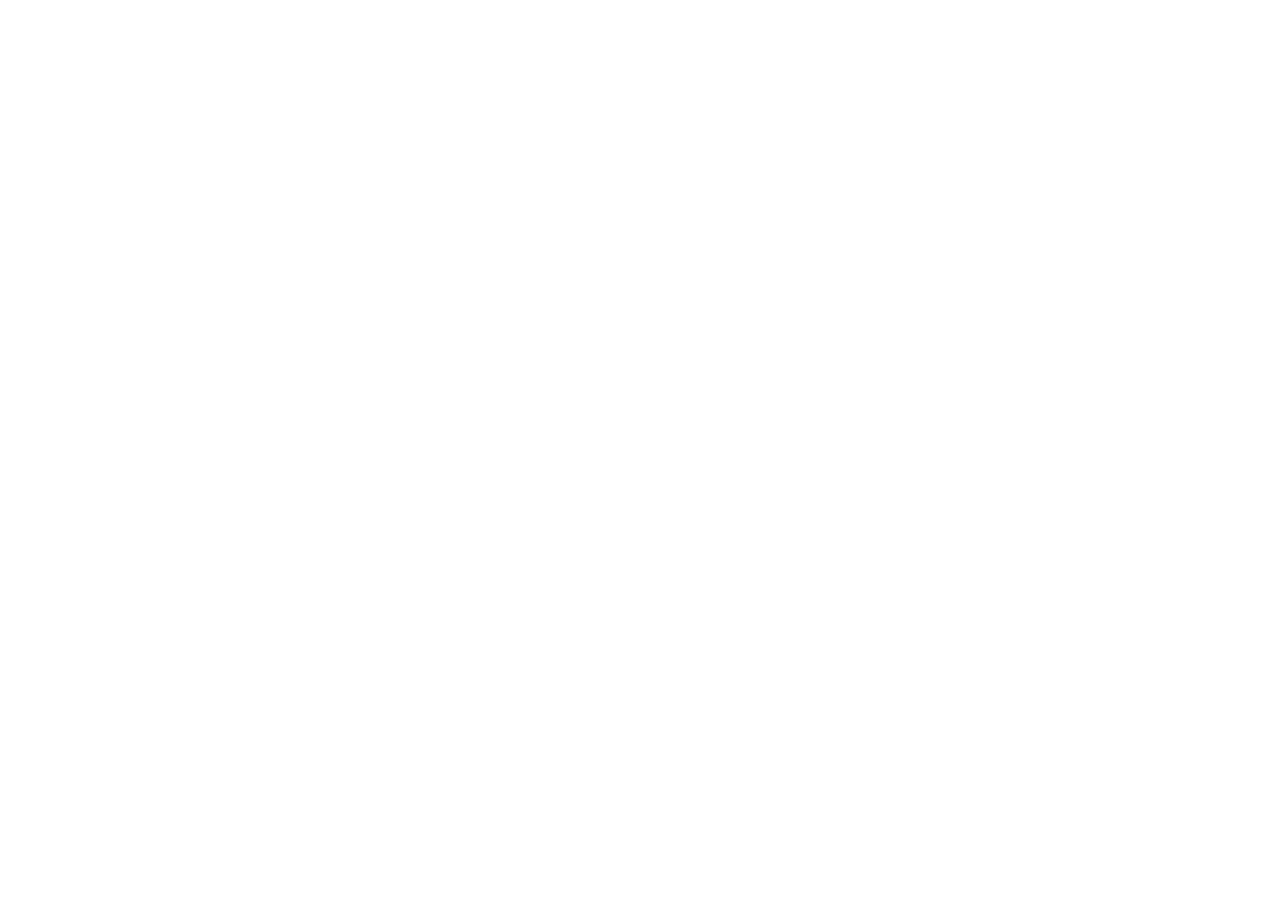
==== index.html @ 0e8c29ae "Initial commit" ====
<!DOCTYPE html>
<html lang="en">

<head>
    <meta charset="UTF-8">
    <meta http-equiv="X-UA-Compatible" content="IE=edge">
    <meta name="viewport" content="width=device-width, initial-scale=1.0">
    <title>CSS Typography Blog</title>
</head>

<body>

</body>

</html>
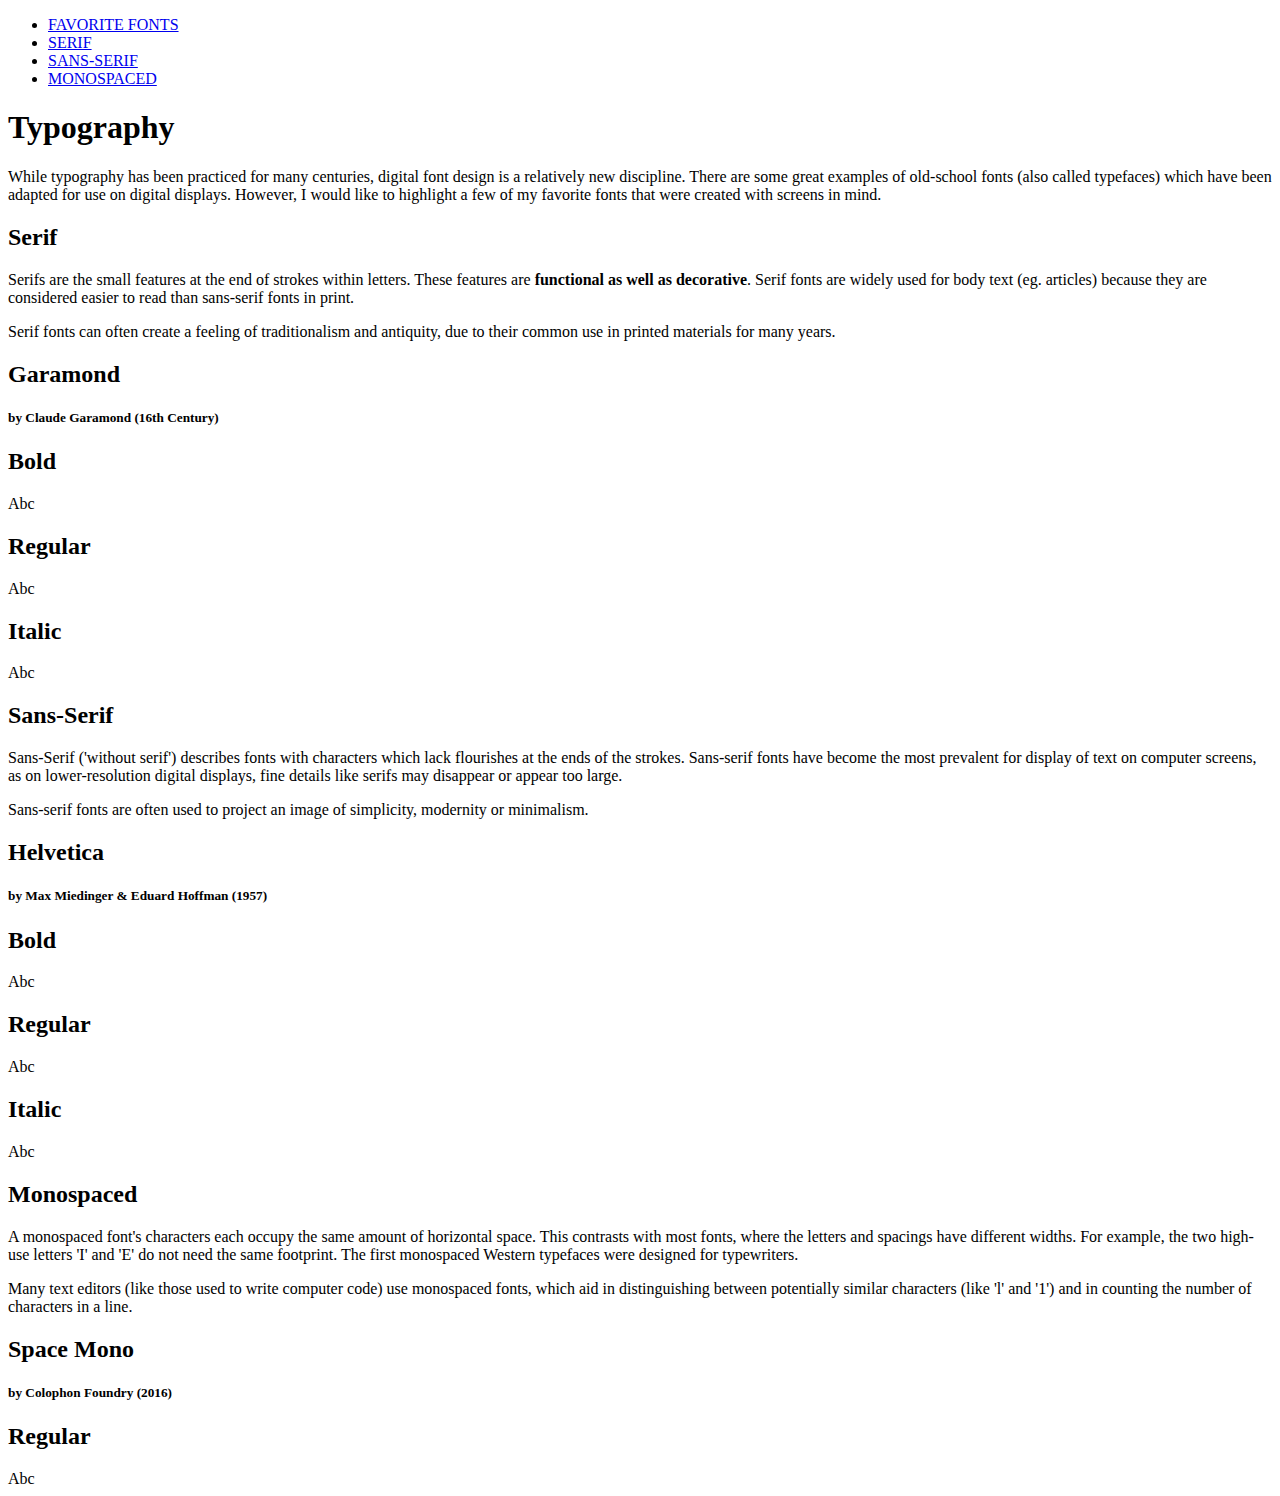
==== commit 5ae6caef: "Write HTML code for the blog" ====
--- a/index.html
+++ b/index.html
@@ -6,10 +6,128 @@
     <meta http-equiv="X-UA-Compatible" content="IE=edge">
     <meta name="viewport" content="width=device-width, initial-scale=1.0">
     <title>CSS Typography Blog</title>
+    <link rel='stylesheet' href='styles/reset.css'>
+    <link rel='stylesheet' href='styles/style.css'>
+    <link href="https://fonts.googleapis.com/css2?family=Space+Mono&display=swap" rel="stylesheet">
 </head>
 
 <body>
+    <!-- Header -->
+    <nav class='header'>
+        <ul>
+            <li><a class='home' href='#top'>FAVORITE FONTS</a></li>
+            <li><a class='pagelink' href='#serif'>SERIF</a></li>
+            <li><a class='pagelink' href='#sans'>SANS-SERIF</a></li>
+            <li><a class='pagelink' href='#mono'>MONOSPACED</a></li>
+        </ul>
+    </nav>
 
+    <!-- Banner Section -->
+    <div class='banner'>
+        <h1>Typography</h1>
+        <p>While typography has been practiced for many centuries, digital font design is a relatively new discipline.
+            There
+            are some great examples of old-school fonts (also called typefaces) which have been adapted for use on
+            digital
+            displays. However, I would like to highlight a few of my favorite fonts that were created with screens in
+            mind.
+        </p>
+    </div>
+
+    <!-- Serif Section -->
+    <div id='serif'>
+
+        <!-- Editorial Section - Serif -->
+        <div class='editorial'>
+            <h2>Serif</h2>
+            <p>Serifs are the small features at the end of strokes within letters. These features are <strong>functional
+                    as
+                    well as decorative</strong>. Serif fonts are widely used for body text (eg. articles) because they
+                are
+                considered easier to read than sans-serif fonts in print.</p>
+            <p>Serif fonts can often create a feeling of traditionalism and antiquity, due to their common use in
+                printed
+                materials for many years.</p>
+        </div>
+
+        <!-- Font Card - Serif -->
+        <div class='font-card garamond'>
+            <h2>Garamond</h2>
+            <h5 class='creator'>by Claude Garamond (16th Century)</h5>
+            <span class='sample'>
+                <h2>Bold</h2>
+                <span class='bold text'>Abc</span>
+            </span>
+            <span class='sample'>
+                <h2>Regular</h2>
+                <span class='regular text'>Abc</span>
+            </span>
+            <span class='sample'>
+                <h2>Italic</h2>
+                <span class='italic text'>Abc</span>
+            </span>
+        </div>
+    </div>
+
+    <!-- Sans-Serif Section -->
+    <div id='sans'>
+
+        <!-- Editorial Section - Sans-Serif -->
+        <div class='editorial'>
+            <h2>Sans-Serif</h2>
+            <p>Sans-Serif ('without serif') describes fonts with characters which lack flourishes at the ends of the
+                strokes. Sans-serif fonts have become the most prevalent for display of text on computer screens, as on
+                lower-resolution digital displays, fine details like serifs may disappear or appear too large.</p>
+            <p>Sans-serif fonts are often used to project an image of simplicity, modernity or minimalism.</p>
+        </div>
+
+        <!-- Font Card - Sans-Serif -->
+        <div class='font-card helvetica'>
+            <h2>Helvetica</h2>
+            <h5 class='creator'>by Max Miedinger & Eduard Hoffman (1957)</h5>
+            <span class='sample'>
+                <h2>Bold</h2>
+                <span class='bold text'>Abc</span>
+            </span>
+            <span class='sample'>
+                <h2>Regular</h2>
+                <span class='regular text'>Abc</span>
+            </span>
+            <span class='sample'>
+                <h2>Italic</h2>
+                <span class='italic text'>Abc</span>
+            </span>
+        </div>
+    </div>
+
+    <!-- Monospaced Section -->
+    <div id='mono'>
+
+        <!-- Editorial - Monospaced -->
+        <div class='editorial'>
+            <h2>Monospaced</h2>
+            <p>A monospaced font's characters each occupy the same amount of horizontal space. This contrasts with most
+                fonts, where the letters and spacings have different widths. For example, the two high-use letters 'I'
+                and
+                'E' do not need the same footprint. The first monospaced Western typefaces were designed for
+                typewriters.
+            </p>
+            <p>Many text editors (like those used to write computer code) use monospaced fonts, which aid in
+                distinguishing
+                between potentially similar characters (like 'l' and '1') and in counting the number of characters in a
+                line.</p>
+        </div>
+
+        <!-- Font Card - Monospaced -->
+        <div class='font-card space'>
+            <h2>Space Mono</h2>
+            <h5 class='creator'>by Colophon Foundry (2016)</h5>
+            <span class='sample'>
+                <h2>Regular</h2>
+                <span class='regular text'>Abc</span>
+            </span>
+        </div>
+    </div>
 </body>
 
 </html>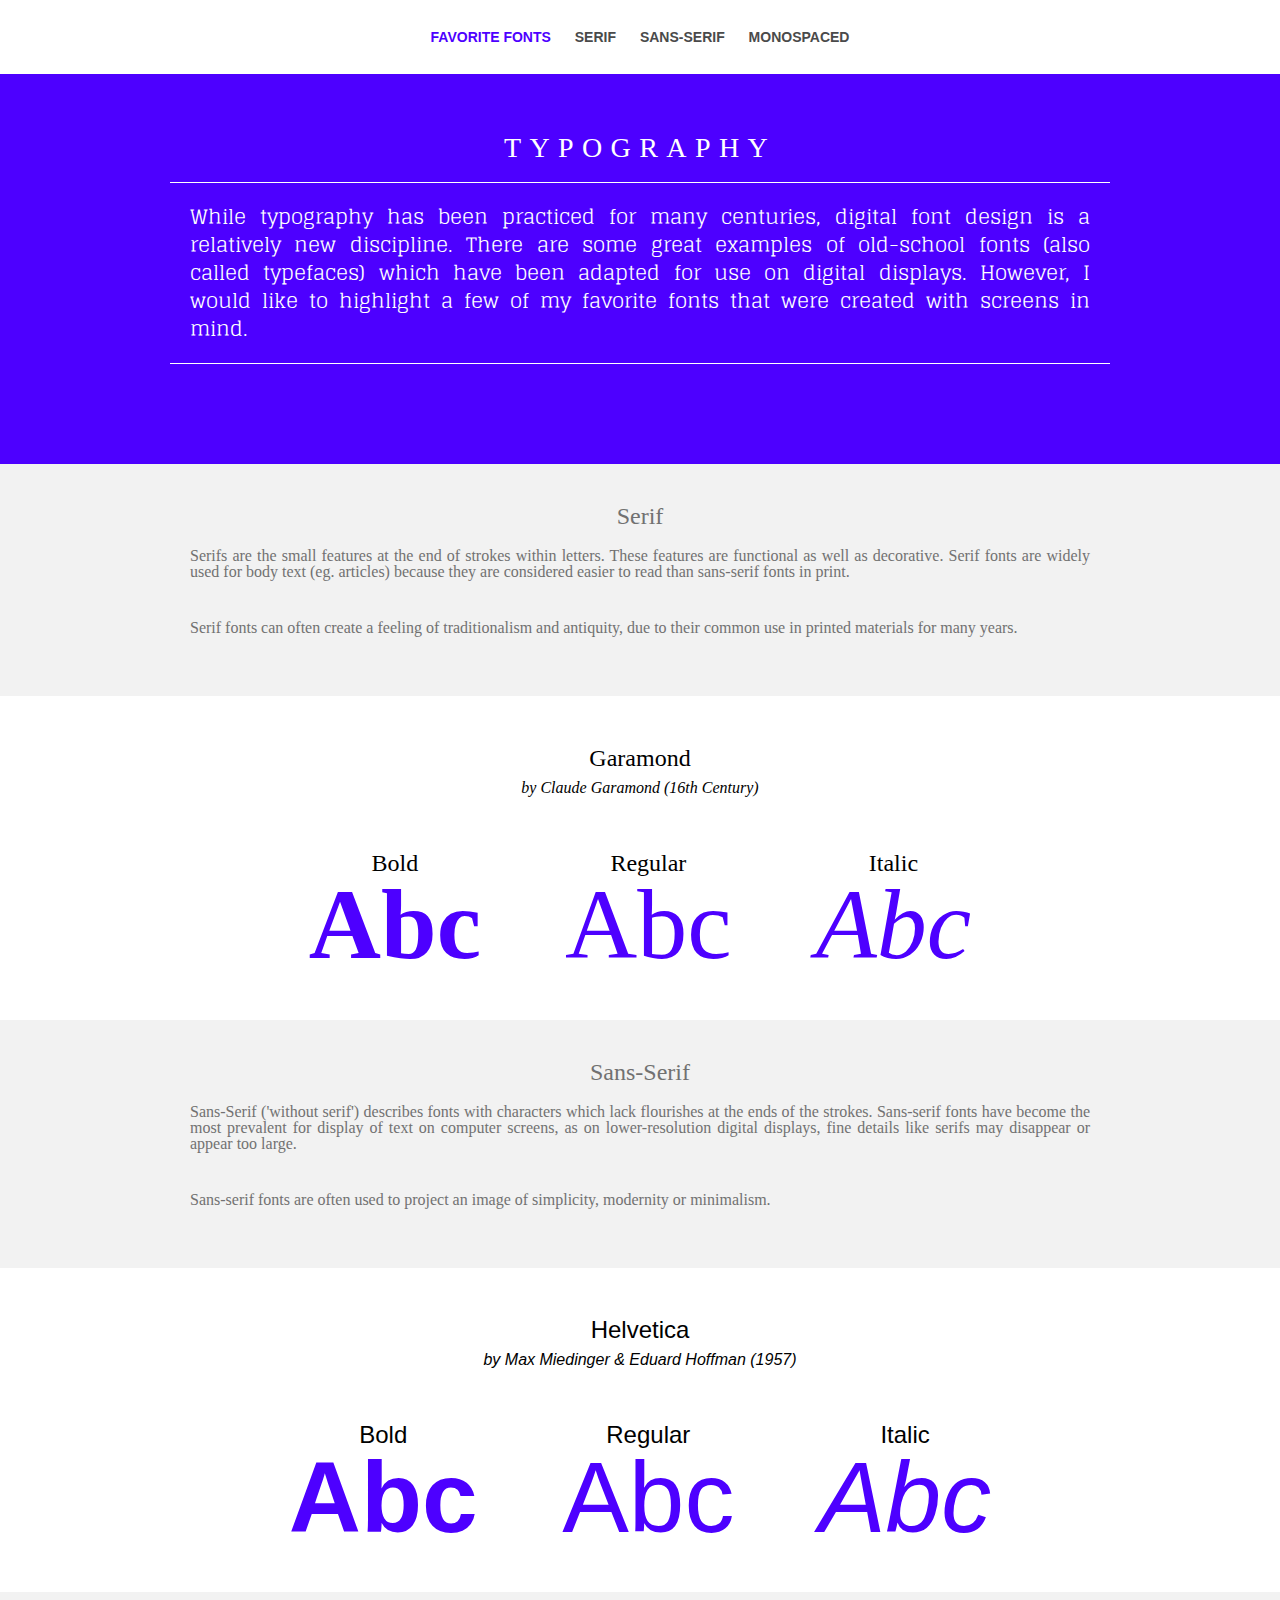
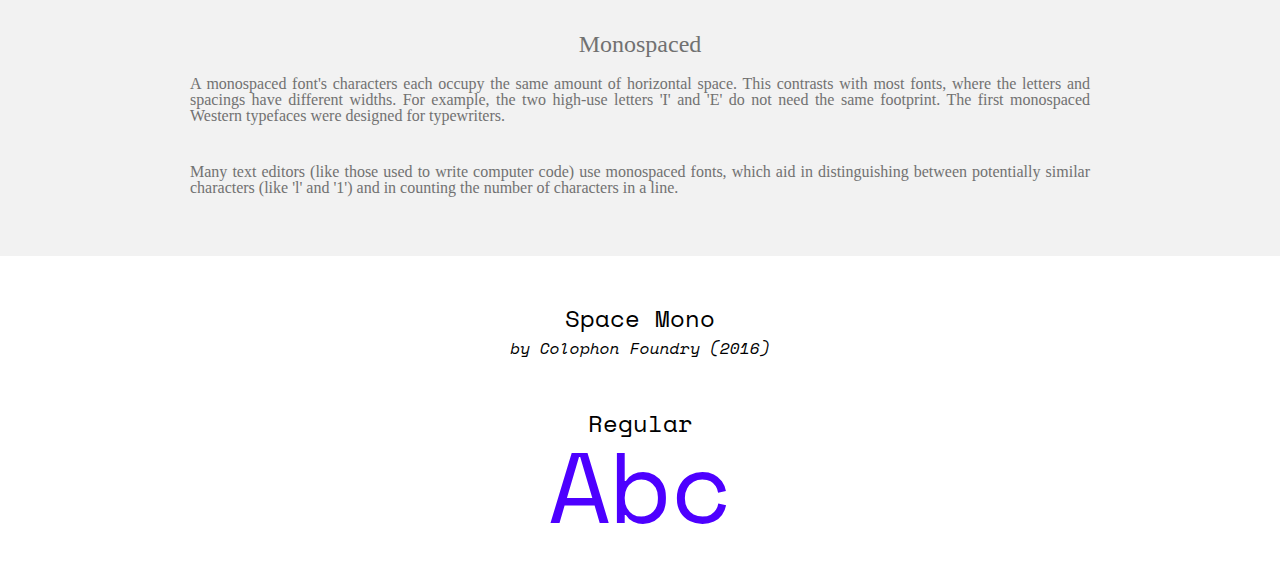
==== commit 0f11b2fc: "Fix error with style links" ====
--- a/index.html
+++ b/index.html
@@ -6,8 +6,8 @@
     <meta http-equiv="X-UA-Compatible" content="IE=edge">
     <meta name="viewport" content="width=device-width, initial-scale=1.0">
     <title>CSS Typography Blog</title>
-    <link rel='stylesheet' href='styles/reset.css'>
-    <link rel='stylesheet' href='styles/style.css'>
+    <link rel='stylesheet' href='css/reset.css'>
+    <link rel='stylesheet' href='css/styles.css'>
     <link href="https://fonts.googleapis.com/css2?family=Space+Mono&display=swap" rel="stylesheet">
 </head>
 
--- a/css/styles.css
+++ b/css/styles.css
@@ -0,0 +1,148 @@
+@font-face {
+    font-family: 'GlegooBanner';
+    src: url('../fonts/glegoo-regular-webfont.woff2') format('woff2'),
+        url('../fonts/glegoo-regular-webfont.woff') format('woff'),
+        url('../fonts/Glegoo-Regular.ttf') format('truetype');
+    font-weight: normal;
+    font-style: normal;
+
+}
+
+
+/* Universal Styles */
+html {
+    font-size: 16px;
+    font-family: 'Arial', sans-serif;
+}
+
+body {
+    background-color: #F2F2F2;
+    text-align: center;
+}
+
+h1 {
+    padding: 20px;
+    color: white;
+    font-size: 28px;
+    text-align: center;
+    font-family: Georgia;
+    text-transform: uppercase;
+    letter-spacing: 0.3em;
+}
+
+h2 {
+    padding: 40px 20px 0 20px;
+    font-size: 24px;
+    text-align: center;
+}
+
+a {
+    text-decoration: none;
+}
+
+p {
+    max-width: 900px;
+    margin: 0 auto;
+    padding: 20px;
+    text-align: justify;
+}
+
+
+/* Header */
+.header {
+    position: fixed;
+    top: 0;
+    width: 100%;
+    padding: 20px 0;
+    background-color: #fff;
+    font-size: 14px;
+    font-weight: 900;
+}
+
+.header li {
+    display: inline-block;
+    padding: 10px;
+}
+
+.header a {
+    color: #4A4A4A;
+}
+
+a.home {
+    color: #4D00FF;
+}
+
+
+/* Banner Section */
+.banner {
+    margin-top: 74px;
+    padding: 40px 0 100px 0;
+    background-color: #4D00FF;
+}
+
+.banner p {
+    border-top: 1px solid #fff;
+    border-bottom: 1px solid #fff;
+    color: #ffffff;
+    font-weight: lighter;
+    word-spacing: 0.25em;
+    line-height: 1.4;
+    font-family: 'GlegooBanner';
+    font-size: 20px;
+}
+
+
+/* Editorial Sections */
+.editorial {
+    padding-bottom: 40px;
+    color: #717171;
+    font-family: 'Trebuchet MS', 'Times New Roman', serif;
+}
+
+/* Font Card Sections */
+.font-card {
+    padding: 10px 0 40px 0;
+    background-color: #ffffff;
+    text-align: center;
+}
+
+.font-card .creator {
+    padding: 10px 20px;
+    font-size: 16px;
+    font-style: italic;
+}
+
+.sample {
+    display: inline-block;
+    padding: 5px 40px;
+}
+
+.sample .text {
+    color: #4D00FF;
+    font-size: 100px;
+}
+
+.garamond {
+    font-family: Garamond;
+}
+
+.helvetica {
+    font-family: Helvetica;
+}
+
+.space {
+    font-family: 'Space Mono', monospace;
+}
+
+.bold {
+    font-weight: 900;
+}
+
+.regular {
+    font-weight: normal;
+}
+
+.italic {
+    font-weight: normal;
+    font-style: italic;
+}